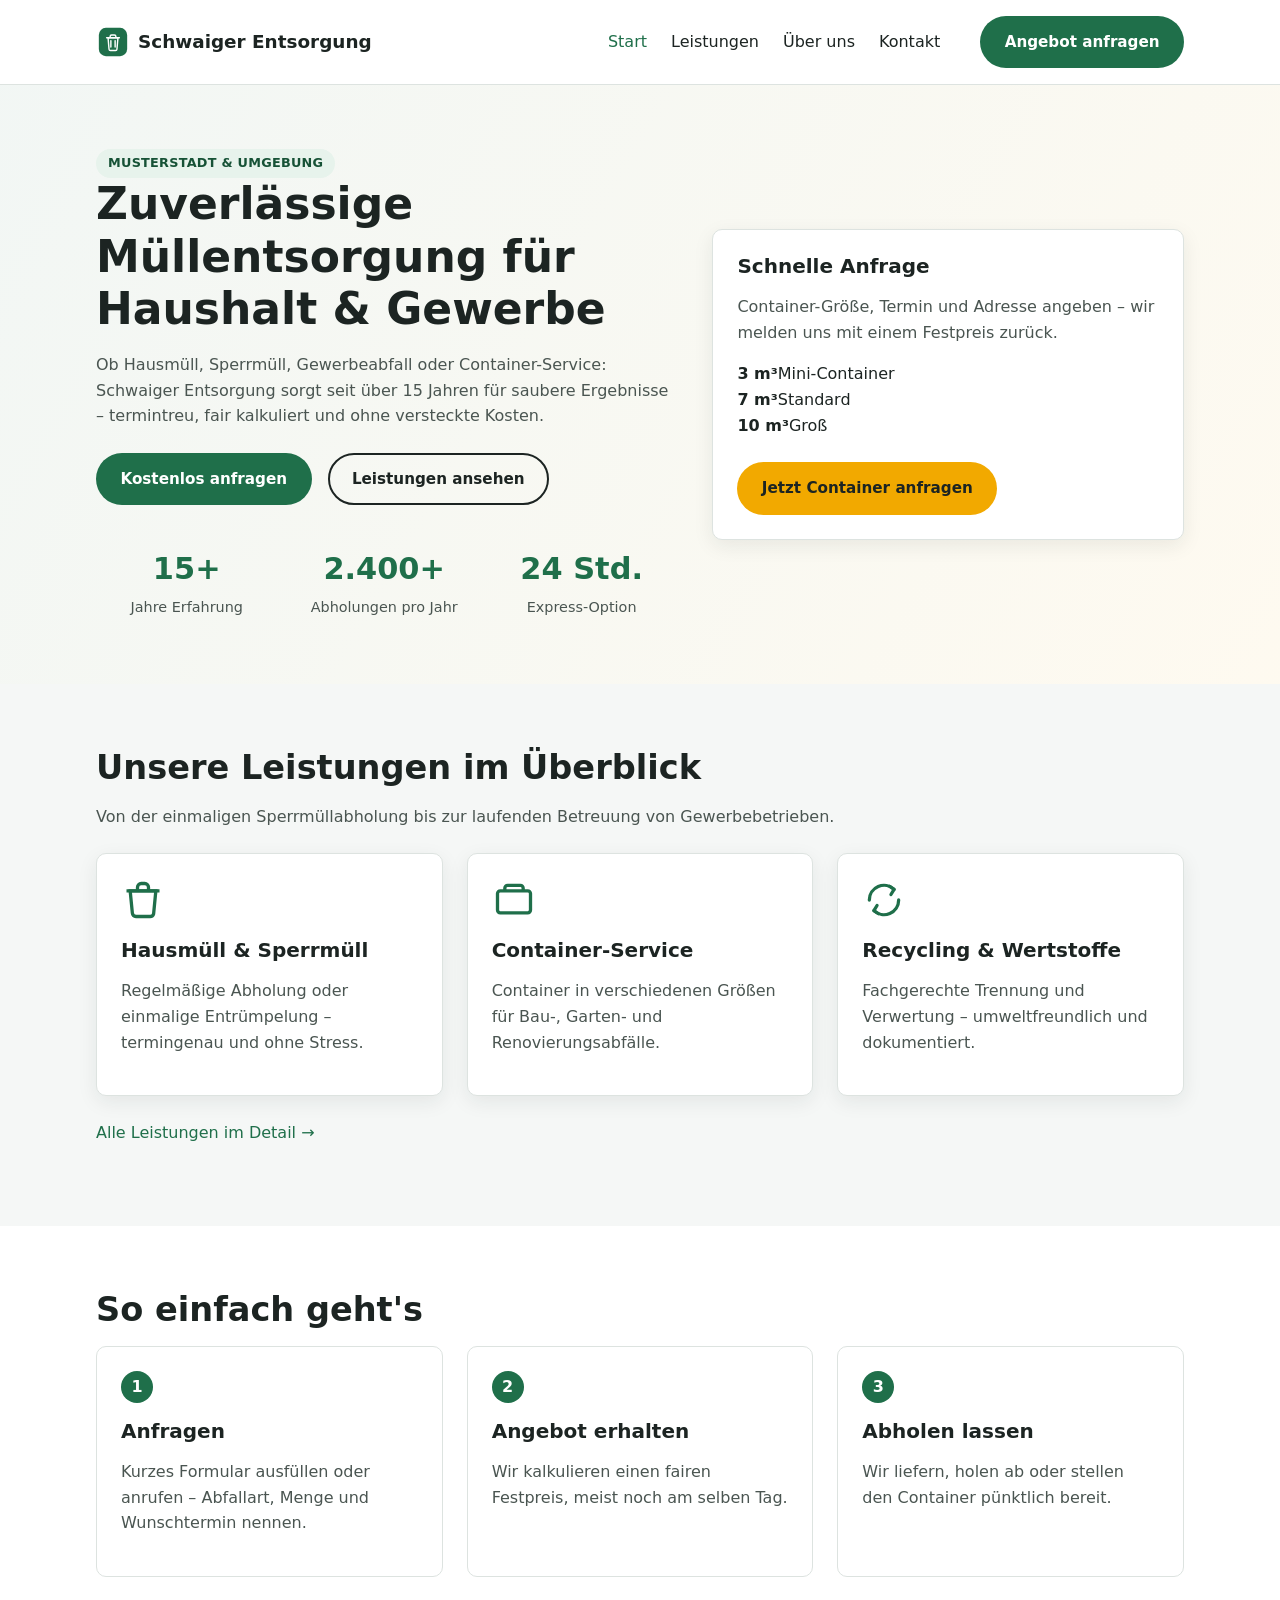
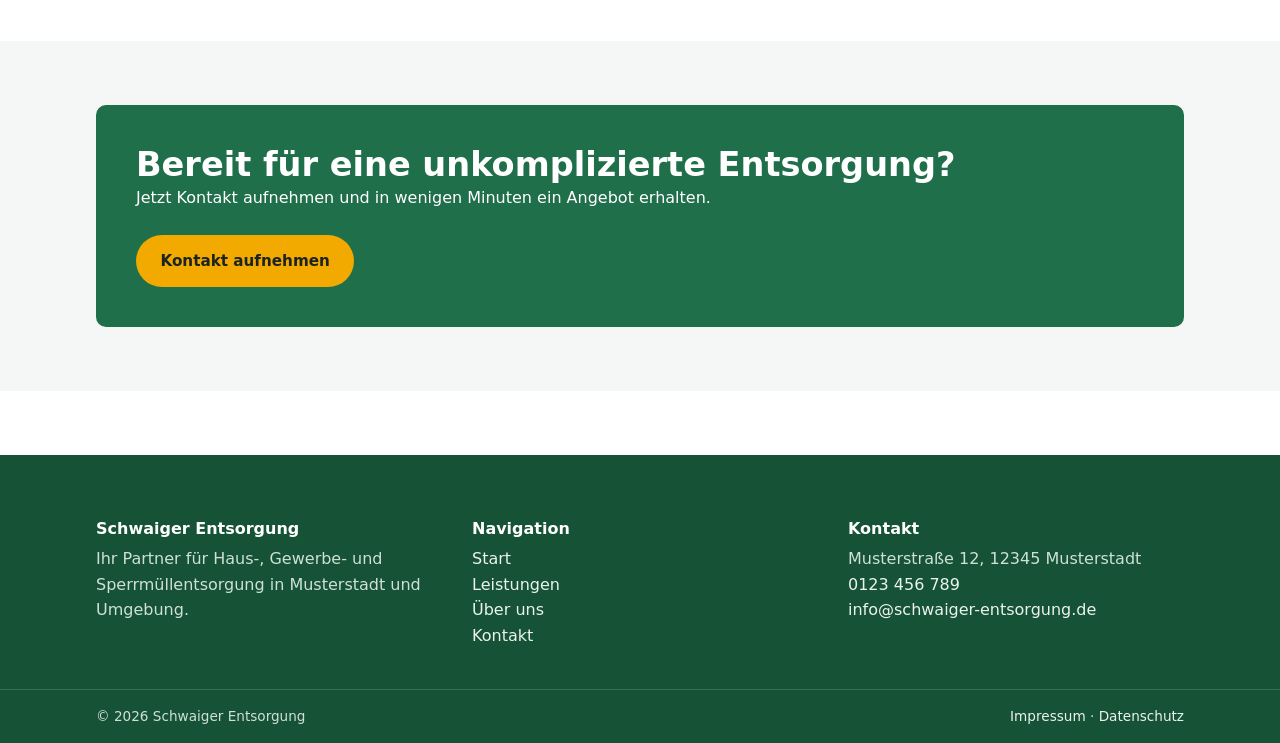
==== index.html @ a12df8b5 "Initial commit" ====
<!DOCTYPE html>
<html lang="de">
<head>
  <meta charset="UTF-8" />
  <meta name="viewport" content="width=device-width, initial-scale=1" />
  <title>Schwaiger Entsorgung – Zuverlässige Müllentsorgung für Haushalt &amp; Gewerbe</title>
  <meta name="description" content="Schwaiger Entsorgung übernimmt Hausmüll, Gewerbeabfall, Sperrmüll und Containerdienst für Musterstadt und Umgebung. Schnell, sauber, zuverlässig." />

  <link rel="stylesheet" href="css/base.css" />
  <link rel="stylesheet" href="css/layout.css" />
  <link rel="stylesheet" href="css/components.css" />
  <link rel="stylesheet" href="css/pages/home.css" />
</head>
<body>

  <header class="site-header">
    <div class="container site-header__inner">
      <a class="brand" href="index.html">
        <svg class="brand__mark" viewBox="0 0 48 48" fill="none" xmlns="http://www.w3.org/2000/svg" aria-hidden="true">
          <rect x="4" y="4" width="40" height="40" rx="10" fill="#1f6f4a"/>
          <path d="M17 18h14l-1.4 16.2a2 2 0 0 1-2 1.8H20.4a2 2 0 0 1-2-1.8L17 18Z" stroke="#fff" stroke-width="2" stroke-linejoin="round"/>
          <path d="M15 18h18M20 18v-2a2 2 0 0 1 2-2h4a2 2 0 0 1 2 2v2" stroke="#fff" stroke-width="2" stroke-linecap="round" stroke-linejoin="round"/>
          <path d="M21 22v9M27 22v9" stroke="#fff" stroke-width="2" stroke-linecap="round"/>
        </svg>
        Schwaiger Entsorgung
      </a>

      <nav class="main-nav" data-nav data-open="false" aria-label="Hauptnavigation">
        <button class="nav-toggle" type="button" data-nav-toggle aria-expanded="false" aria-controls="main-nav-list">
          <span class="visually-hidden">Menü öffnen</span>
          ☰
        </button>
        <ul class="main-nav__list" id="main-nav-list">
          <li><a href="index.html" aria-current="page">Start</a></li>
          <li><a href="leistungen.html">Leistungen</a></li>
          <li><a href="ueber-uns.html">Über uns</a></li>
          <li><a href="kontakt.html">Kontakt</a></li>
        </ul>
        <a class="btn btn--primary main-nav__cta" href="kontakt.html">Angebot anfragen</a>
      </nav>
    </div>
  </header>

  <main>
    <section class="hero">
      <div class="container hero__inner">
        <div>
          <span class="badge">Musterstadt &amp; Umgebung</span>
          <h1>Zuverlässige Müllentsorgung für Haushalt &amp; Gewerbe</h1>
          <p>
            Ob Hausmüll, Sperrmüll, Gewerbeabfall oder Container-Service:
            Schwaiger Entsorgung sorgt seit über 15 Jahren für saubere
            Ergebnisse – termintreu, fair kalkuliert und ohne versteckte Kosten.
          </p>
          <div class="hero__actions">
            <a class="btn btn--primary" href="kontakt.html">Kostenlos anfragen</a>
            <a class="btn btn--outline" href="leistungen.html">Leistungen ansehen</a>
          </div>

          <div class="stat-row">
            <div>
              <strong>15+</strong>
              <span>Jahre Erfahrung</span>
            </div>
            <div>
              <strong>2.400+</strong>
              <span>Abholungen pro Jahr</span>
            </div>
            <div>
              <strong>24 Std.</strong>
              <span>Express-Option</span>
            </div>
          </div>
        </div>

        <div class="hero__art">
          <h3>Schnelle Anfrage</h3>
          <p>Container-Größe, Termin und Adresse angeben – wir melden uns mit einem Festpreis zurück.</p>
          <ul class="container-sizes" style="margin-top: var(--space-2);">
            <li><strong>3 m³</strong>Mini-Container</li>
            <li><strong>7 m³</strong>Standard</li>
            <li><strong>10 m³</strong>Groß</li>
          </ul>
          <a class="btn btn--accent" style="margin-top: var(--space-3);" href="kontakt.html">Jetzt Container anfragen</a>
        </div>
      </div>
    </section>

    <section class="alt">
      <div class="container">
        <h2>Unsere Leistungen im Überblick</h2>
        <p>Von der einmaligen Sperrmüllabholung bis zur laufenden Betreuung von Gewerbebetrieben.</p>

        <div class="grid grid--3" style="margin-top: var(--space-3);">
          <div class="card">
            <svg class="card__icon" viewBox="0 0 24 24" fill="none" aria-hidden="true"><path d="M5 7h14l-1.2 12.5A2 2 0 0 1 15.8 21H8.2a2 2 0 0 1-2-1.8L5 7Z" stroke="currentColor" stroke-width="1.8"/><path d="M3 7h18M9 7V5a2 2 0 0 1 2-2h2a2 2 0 0 1 2 2v2" stroke="currentColor" stroke-width="1.8"/></svg>
            <h3>Hausmüll &amp; Sperrmüll</h3>
            <p>Regelmäßige Abholung oder einmalige Entrümpelung – termingenau und ohne Stress.</p>
          </div>
          <div class="card">
            <svg class="card__icon" viewBox="0 0 24 24" fill="none" aria-hidden="true"><rect x="3" y="7" width="18" height="12" rx="1.5" stroke="currentColor" stroke-width="1.8"/><path d="M7 7V5.5A1.5 1.5 0 0 1 8.5 4h7A1.5 1.5 0 0 1 17 5.5V7" stroke="currentColor" stroke-width="1.8"/></svg>
            <h3>Container-Service</h3>
            <p>Container in verschiedenen Größen für Bau-, Garten- und Renovierungsabfälle.</p>
          </div>
          <div class="card">
            <svg class="card__icon" viewBox="0 0 24 24" fill="none" aria-hidden="true"><path d="M4 12a8 8 0 0 1 13.5-5.8M20 12a8 8 0 0 1-13.5 5.8" stroke="currentColor" stroke-width="1.8" stroke-linecap="round"/><path d="M15 4.5 17.5 6.2 15.8 9" stroke="currentColor" stroke-width="1.8" stroke-linecap="round" stroke-linejoin="round"/><path d="M9 19.5 6.5 17.8 8.2 15" stroke="currentColor" stroke-width="1.8" stroke-linecap="round" stroke-linejoin="round"/></svg>
            <h3>Recycling &amp; Wertstoffe</h3>
            <p>Fachgerechte Trennung und Verwertung – umweltfreundlich und dokumentiert.</p>
          </div>
        </div>

        <p style="margin-top: var(--space-3);"><a href="leistungen.html">Alle Leistungen im Detail →</a></p>
      </div>
    </section>

    <section>
      <div class="container">
        <h2>So einfach geht's</h2>
        <ul class="process-steps">
          <li><h3>Anfragen</h3><p>Kurzes Formular ausfüllen oder anrufen – Abfallart, Menge und Wunschtermin nennen.</p></li>
          <li><h3>Angebot erhalten</h3><p>Wir kalkulieren einen fairen Festpreis, meist noch am selben Tag.</p></li>
          <li><h3>Abholen lassen</h3><p>Wir liefern, holen ab oder stellen den Container pünktlich bereit.</p></li>
        </ul>
      </div>
    </section>

    <section class="alt">
      <div class="container">
        <div class="cta-band">
          <div>
            <h2>Bereit für eine unkomplizierte Entsorgung?</h2>
            <p>Jetzt Kontakt aufnehmen und in wenigen Minuten ein Angebot erhalten.</p>
          </div>
          <a class="btn btn--accent" href="kontakt.html">Kontakt aufnehmen</a>
        </div>
      </div>
    </section>
  </main>

  <footer class="site-footer">
    <div class="container site-footer__inner">
      <div>
        <h3>Schwaiger Entsorgung</h3>
        <p>Ihr Partner für Haus-, Gewerbe- und Sperrmüllentsorgung in Musterstadt und Umgebung.</p>
      </div>
      <div>
        <h3>Navigation</h3>
        <ul>
          <li><a href="index.html">Start</a></li>
          <li><a href="leistungen.html">Leistungen</a></li>
          <li><a href="ueber-uns.html">Über uns</a></li>
          <li><a href="kontakt.html">Kontakt</a></li>
        </ul>
      </div>
      <div>
        <h3>Kontakt</h3>
        <ul>
          <li>Musterstraße 12, 12345 Musterstadt</li>
          <li><a href="tel:+491234567890">0123 456 789</a></li>
          <li><a href="mailto:info@schwaiger-entsorgung.de">info@schwaiger-entsorgung.de</a></li>
        </ul>
      </div>
    </div>
    <div class="site-footer__bottom">
      <div class="container">
        <span>© <span id="year">2026</span> Schwaiger Entsorgung</span>
        <span><a href="impressum.html">Impressum</a> · <a href="datenschutz.html">Datenschutz</a></span>
      </div>
    </div>
  </footer>

  <script src="js/nav.js" defer></script>
</body>
</html>
---- css/base.css ----
/*
  base.css
  Grundlagen: CSS-Variablen, Reset, Typografie.
  Wird auf JEDER Seite geladen. Kennt keine anderen Module.
*/

:root {
  /* Farben */
  --color-primary: #1f6f4a;      /* Tannengrün – Entsorgung/Recycling */
  --color-primary-dark: #165236;
  --color-primary-light: #e7f3ec;
  --color-accent: #f2a900;       /* Warngelb – Container/Baustelle */
  --color-ink: #1c2422;
  --color-ink-soft: #4a5551;
  --color-bg: #ffffff;
  --color-bg-alt: #f5f7f6;
  --color-border: #dde3e0;
  --color-danger: #b3261e;

  /* Typografie */
  --font-base: "Segoe UI", system-ui, -apple-system, "Helvetica Neue", Arial, sans-serif;
  --font-size-base: 1rem;
  --line-height-base: 1.6;

  /* Abstände */
  --space-1: 0.5rem;
  --space-2: 1rem;
  --space-3: 1.5rem;
  --space-4: 2.5rem;
  --space-5: 4rem;

  /* Sonstiges */
  --radius: 10px;
  --shadow: 0 6px 20px rgba(28, 36, 34, 0.08);
  --max-width: 1120px;
}

*,
*::before,
*::after {
  box-sizing: border-box;
}

html {
  scroll-behavior: smooth;
}

body {
  margin: 0;
  font-family: var(--font-base);
  font-size: var(--font-size-base);
  line-height: var(--line-height-base);
  color: var(--color-ink);
  background: var(--color-bg);
}

img,
svg {
  max-width: 100%;
  display: block;
}

h1, h2, h3, h4 {
  line-height: 1.2;
  margin: 0 0 var(--space-2);
  color: var(--color-ink);
}

h1 { font-size: clamp(2rem, 4vw, 2.75rem); }
h2 { font-size: clamp(1.5rem, 3vw, 2.1rem); }
h3 { font-size: 1.25rem; }

p {
  margin: 0 0 var(--space-2);
  color: var(--color-ink-soft);
}

a {
  color: var(--color-primary);
  text-decoration: none;
}

a:hover,
a:focus-visible {
  text-decoration: underline;
}

ul {
  margin: 0;
  padding: 0;
  list-style: none;
}

.container {
  width: 100%;
  max-width: var(--max-width);
  margin-inline: auto;
  padding-inline: var(--space-2);
}

.visually-hidden {
  position: absolute;
  width: 1px;
  height: 1px;
  overflow: hidden;
  clip: rect(0 0 0 0);
  white-space: nowrap;
}

:focus-visible {
  outline: 3px solid var(--color-accent);
  outline-offset: 2px;
}
---- css/layout.css ----
/*
  layout.css
  Header, Navigation, Footer, Grundraster.
  Setzt nur base.css voraus (CSS-Variablen). Kennt keine components/pages.
*/

.site-header {
  position: sticky;
  top: 0;
  z-index: 50;
  background: var(--color-bg);
  border-bottom: 1px solid var(--color-border);
}

.site-header__inner {
  display: flex;
  align-items: center;
  justify-content: space-between;
  padding-block: var(--space-2);
}

.brand {
  display: flex;
  align-items: center;
  gap: var(--space-1);
  font-weight: 700;
  font-size: 1.15rem;
  color: var(--color-ink);
}

.brand:hover {
  text-decoration: none;
}

.brand__mark {
  width: 34px;
  height: 34px;
  flex-shrink: 0;
}

.main-nav {
  display: flex;
  align-items: center;
  gap: var(--space-4);
}

.main-nav__list {
  display: flex;
  gap: var(--space-3);
}

.main-nav__list a {
  color: var(--color-ink);
  font-weight: 500;
}

.main-nav__list a[aria-current="page"] {
  color: var(--color-primary);
}

.nav-toggle {
  display: none;
  background: none;
  border: 1px solid var(--color-border);
  border-radius: 8px;
  padding: 0.4rem 0.6rem;
  cursor: pointer;
}

@media (max-width: 780px) {
  .nav-toggle {
    display: inline-flex;
  }

  .main-nav__list {
    position: absolute;
    inset-inline: 0;
    top: 100%;
    flex-direction: column;
    background: var(--color-bg);
    border-bottom: 1px solid var(--color-border);
    padding: var(--space-2);
    gap: var(--space-2);
    display: none;
  }

  .main-nav[data-open="true"] .main-nav__list {
    display: flex;
  }

  .main-nav .btn.main-nav__cta {
    display: none;
  }
}

.site-footer {
  background: var(--color-primary-dark);
  color: #eaf3ee;
  margin-top: var(--space-5);
}

.site-footer a {
  color: #eaf3ee;
}

.site-footer p,
.site-footer li {
  color: #cfe1d6;
}

.site-footer__inner {
  display: grid;
  grid-template-columns: repeat(auto-fit, minmax(200px, 1fr));
  gap: var(--space-4);
  padding-block: var(--space-5) var(--space-4);
}

.site-footer h3 {
  color: #ffffff;
  font-size: 1rem;
  margin-bottom: var(--space-1);
}

.site-footer__bottom {
  border-top: 1px solid rgba(255, 255, 255, 0.15);
  padding-block: var(--space-2);
  font-size: 0.85rem;
  text-align: center;
  color: #cfe1d6;
}

.site-footer__bottom .container {
  display: flex;
  flex-wrap: wrap;
  gap: var(--space-2);
  justify-content: space-between;
}

section {
  padding-block: var(--space-5);
}

section.alt {
  background: var(--color-bg-alt);
}
---- css/components.css ----
/*
  components.css
  Wiederverwendbare Bausteine: Buttons, Cards, Formulare, Badges.
  Setzt nur base.css voraus. Wird auf jeder Seite geladen, die diese
  Bausteine nutzt (aktuell: alle Seiten).
*/

.btn {
  display: inline-flex;
  align-items: center;
  gap: 0.5rem;
  padding: 0.75rem 1.4rem;
  border-radius: 999px;
  font-weight: 600;
  border: 2px solid transparent;
  cursor: pointer;
  font-size: 0.95rem;
  transition: transform 0.15s ease, background-color 0.15s ease;
}

.btn:hover {
  text-decoration: none;
  transform: translateY(-1px);
}

.btn--primary {
  background: var(--color-primary);
  color: #ffffff;
}

.btn--primary:hover {
  background: var(--color-primary-dark);
}

.btn--outline {
  background: transparent;
  border-color: currentColor;
  color: inherit;
}

.btn--accent {
  background: var(--color-accent);
  color: var(--color-ink);
}

.card {
  background: var(--color-bg);
  border: 1px solid var(--color-border);
  border-radius: var(--radius);
  padding: var(--space-3);
  box-shadow: var(--shadow);
  height: 100%;
}

.card__icon {
  width: 44px;
  height: 44px;
  color: var(--color-primary);
  margin-bottom: var(--space-2);
}

.grid {
  display: grid;
  gap: var(--space-3);
}

.grid--2 { grid-template-columns: repeat(auto-fit, minmax(260px, 1fr)); }
.grid--3 { grid-template-columns: repeat(auto-fit, minmax(220px, 1fr)); }
.grid--4 { grid-template-columns: repeat(auto-fit, minmax(180px, 1fr)); }

.badge {
  display: inline-block;
  padding: 0.25rem 0.75rem;
  border-radius: 999px;
  background: var(--color-primary-light);
  color: var(--color-primary-dark);
  font-size: 0.8rem;
  font-weight: 600;
  letter-spacing: 0.02em;
  text-transform: uppercase;
}

.field {
  display: flex;
  flex-direction: column;
  gap: 0.35rem;
  margin-bottom: var(--space-2);
}

.field label {
  font-weight: 600;
  font-size: 0.9rem;
}

.field input,
.field textarea,
.field select {
  font: inherit;
  padding: 0.65rem 0.8rem;
  border: 1px solid var(--color-border);
  border-radius: 8px;
  background: #fff;
}

.field input:focus-visible,
.field textarea:focus-visible,
.field select:focus-visible {
  outline: 2px solid var(--color-primary);
  outline-offset: 1px;
}

.field small {
  color: var(--color-ink-soft);
  font-size: 0.8rem;
}

.field[data-error="true"] input,
.field[data-error="true"] textarea,
.field[data-error="true"] select {
  border-color: var(--color-danger);
}

.field__error {
  display: none;
  color: var(--color-danger);
  font-size: 0.82rem;
}

.field[data-error="true"] .field__error {
  display: block;
}

.form-status {
  display: none;
  padding: var(--space-2);
  border-radius: var(--radius);
  margin-top: var(--space-2);
}

.form-status[data-visible="true"] {
  display: block;
}

.form-status--success {
  background: var(--color-primary-light);
  color: var(--color-primary-dark);
}

.form-status--error {
  background: #fbeceb;
  color: var(--color-danger);
}
---- css/pages/home.css ----
/*
  pages/home.css – nur auf index.html geladen.
  Setzt base.css + layout.css + components.css voraus.
*/

.hero {
  padding-block: var(--space-5);
  background:
    linear-gradient(120deg, rgba(31, 111, 74, 0.06), rgba(242, 169, 0, 0.06));
}

.hero__inner {
  display: grid;
  grid-template-columns: 1.1fr 0.9fr;
  gap: var(--space-4);
  align-items: center;
}

.hero__actions {
  display: flex;
  gap: var(--space-2);
  flex-wrap: wrap;
  margin-top: var(--space-3);
}

.hero__art {
  background: var(--color-bg);
  border: 1px solid var(--color-border);
  border-radius: var(--radius);
  box-shadow: var(--shadow);
  padding: var(--space-3);
}

.stat-row {
  display: grid;
  grid-template-columns: repeat(3, 1fr);
  gap: var(--space-2);
  text-align: center;
  margin-top: var(--space-4);
}

.stat-row strong {
  display: block;
  font-size: 1.9rem;
  color: var(--color-primary);
}

.stat-row span {
  color: var(--color-ink-soft);
  font-size: 0.9rem;
}

.process-steps {
  counter-reset: step;
  display: grid;
  grid-template-columns: repeat(auto-fit, minmax(220px, 1fr));
  gap: var(--space-3);
}

.process-steps li {
  counter-increment: step;
  background: var(--color-bg);
  border: 1px solid var(--color-border);
  border-radius: var(--radius);
  padding: var(--space-3);
  position: relative;
}

.process-steps li::before {
  content: counter(step);
  display: inline-flex;
  align-items: center;
  justify-content: center;
  width: 32px;
  height: 32px;
  border-radius: 50%;
  background: var(--color-primary);
  color: #fff;
  font-weight: 700;
  margin-bottom: var(--space-2);
}

.cta-band {
  background: var(--color-primary);
  color: #fff;
  border-radius: var(--radius);
  padding: var(--space-4);
  display: flex;
  flex-wrap: wrap;
  align-items: center;
  justify-content: space-between;
  gap: var(--space-3);
}

.cta-band h2,
.cta-band p {
  color: #fff;
  margin: 0;
}

@media (max-width: 860px) {
  .hero__inner {
    grid-template-columns: 1fr;
  }
}
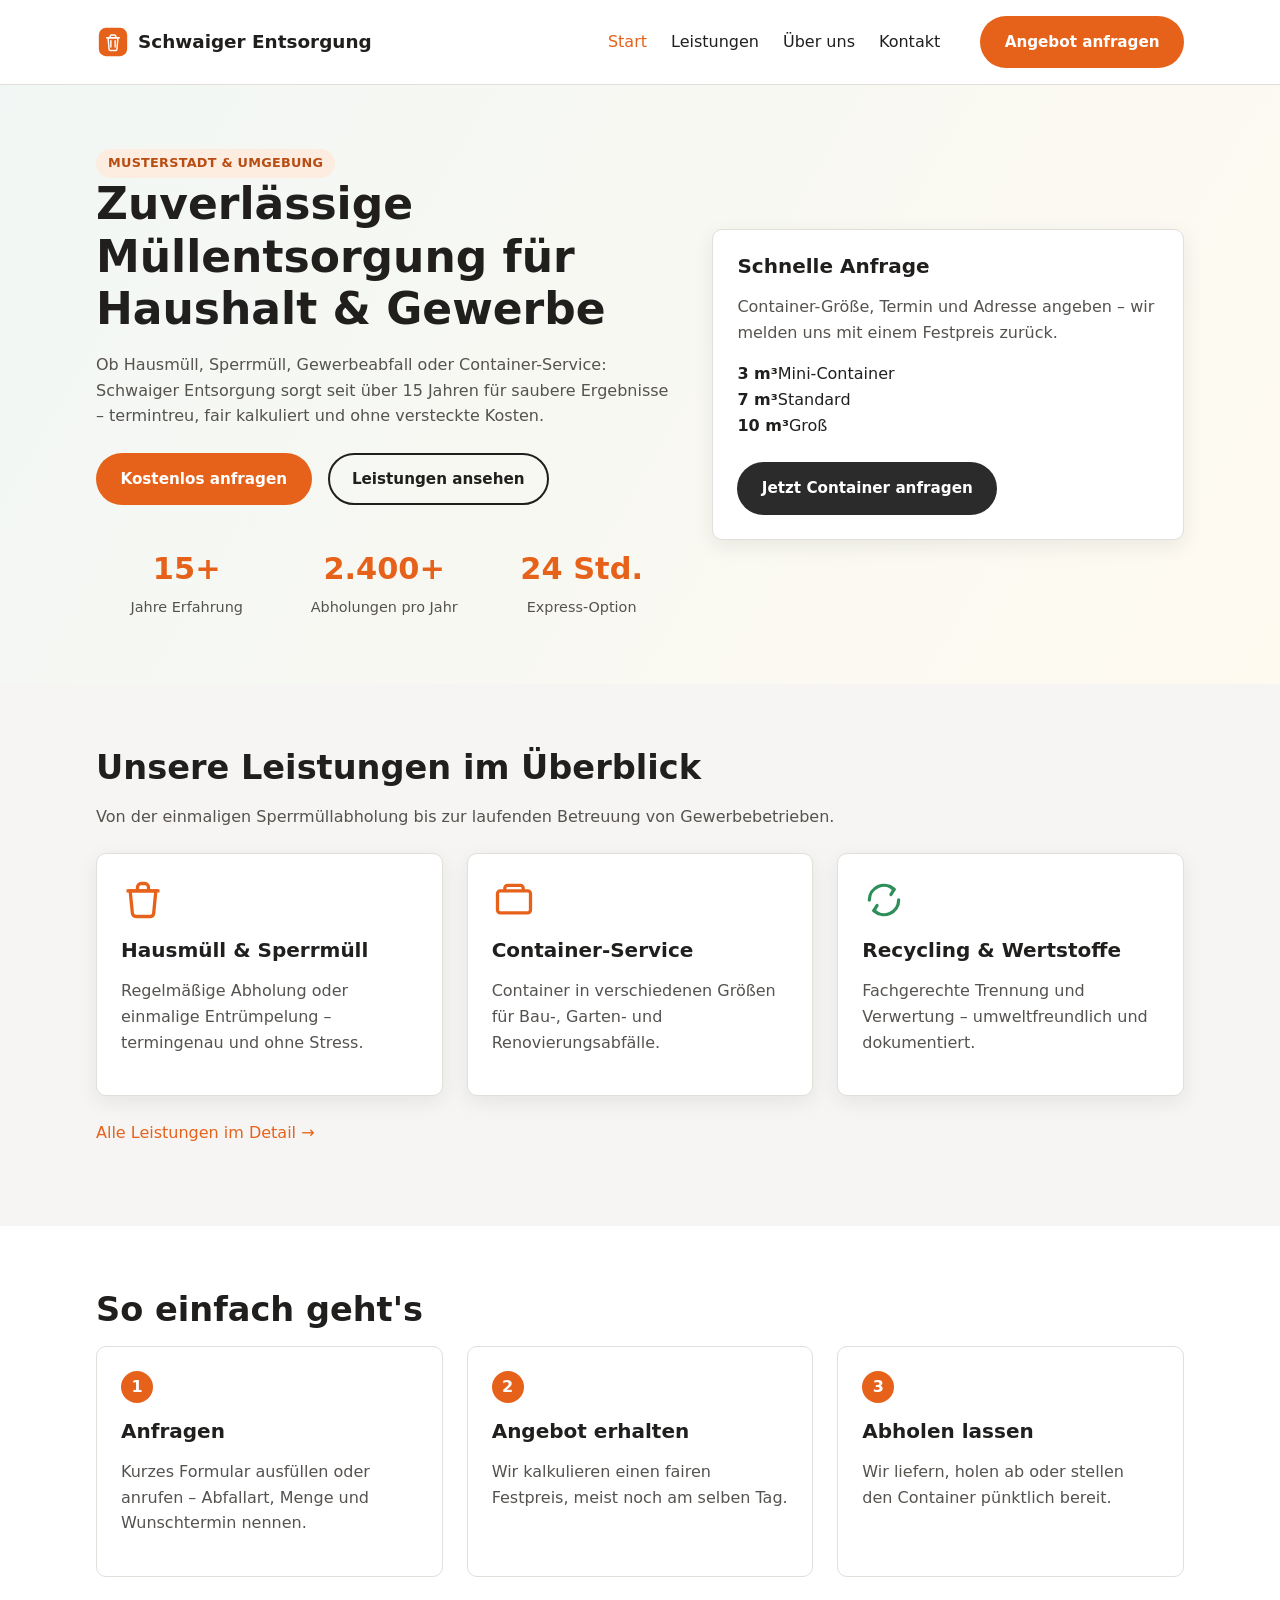
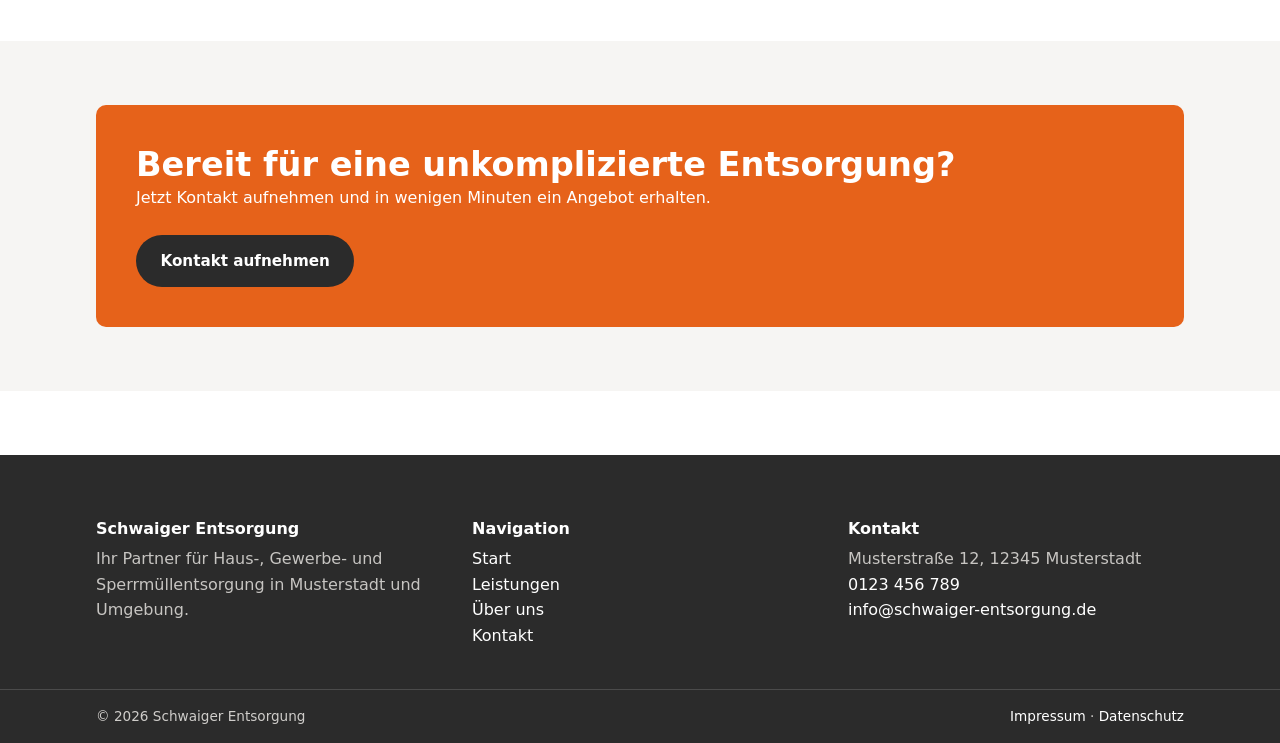
==== commit 288e5cfe: "Farbschema auf Orange/Graphit umgestellt" ====
--- a/index.html
+++ b/index.html
@@ -17,7 +17,7 @@
     <div class="container site-header__inner">
       <a class="brand" href="index.html">
         <svg class="brand__mark" viewBox="0 0 48 48" fill="none" xmlns="http://www.w3.org/2000/svg" aria-hidden="true">
-          <rect x="4" y="4" width="40" height="40" rx="10" fill="#1f6f4a"/>
+          <rect x="4" y="4" width="40" height="40" rx="10" fill="#e6621a"/>
           <path d="M17 18h14l-1.4 16.2a2 2 0 0 1-2 1.8H20.4a2 2 0 0 1-2-1.8L17 18Z" stroke="#fff" stroke-width="2" stroke-linejoin="round"/>
           <path d="M15 18h18M20 18v-2a2 2 0 0 1 2-2h4a2 2 0 0 1 2 2v2" stroke="#fff" stroke-width="2" stroke-linecap="round" stroke-linejoin="round"/>
           <path d="M21 22v9M27 22v9" stroke="#fff" stroke-width="2" stroke-linecap="round"/>
@@ -103,7 +103,7 @@
             <p>Container in verschiedenen Größen für Bau-, Garten- und Renovierungsabfälle.</p>
           </div>
           <div class="card">
-            <svg class="card__icon" viewBox="0 0 24 24" fill="none" aria-hidden="true"><path d="M4 12a8 8 0 0 1 13.5-5.8M20 12a8 8 0 0 1-13.5 5.8" stroke="currentColor" stroke-width="1.8" stroke-linecap="round"/><path d="M15 4.5 17.5 6.2 15.8 9" stroke="currentColor" stroke-width="1.8" stroke-linecap="round" stroke-linejoin="round"/><path d="M9 19.5 6.5 17.8 8.2 15" stroke="currentColor" stroke-width="1.8" stroke-linecap="round" stroke-linejoin="round"/></svg>
+            <svg class="card__icon card__icon--eco" viewBox="0 0 24 24" fill="none" aria-hidden="true"><path d="M4 12a8 8 0 0 1 13.5-5.8M20 12a8 8 0 0 1-13.5 5.8" stroke="currentColor" stroke-width="1.8" stroke-linecap="round"/><path d="M15 4.5 17.5 6.2 15.8 9" stroke="currentColor" stroke-width="1.8" stroke-linecap="round" stroke-linejoin="round"/><path d="M9 19.5 6.5 17.8 8.2 15" stroke="currentColor" stroke-width="1.8" stroke-linecap="round" stroke-linejoin="round"/></svg>
             <h3>Recycling &amp; Wertstoffe</h3>
             <p>Fachgerechte Trennung und Verwertung – umweltfreundlich und dokumentiert.</p>
           </div>
--- a/css/base.css
+++ b/css/base.css
@@ -6,15 +6,17 @@
 
 :root {
   /* Farben */
-  --color-primary: #1f6f4a;      /* Tannengrün – Entsorgung/Recycling */
-  --color-primary-dark: #165236;
-  --color-primary-light: #e7f3ec;
-  --color-accent: #f2a900;       /* Warngelb – Container/Baustelle */
-  --color-ink: #1c2422;
-  --color-ink-soft: #4a5551;
+  --color-primary: #e6621a;      /* Signal-Orange – Entsorgung/Container */
+  --color-primary-dark: #b84d13; /* dunkleres Orange – Hover-Zustände */
+  --color-primary-light: #fdece0;
+  --color-dark: #2b2b2b;         /* Graphit/Anthrazit – zweite Markenfarbe */
+  --color-eco: #2f8f5b;          /* Grün – bewusst nur für Recycling-Akzente */
+  --color-eco-light: #e8f3ec;
+  --color-ink: #201f1e;
+  --color-ink-soft: #55524f;
   --color-bg: #ffffff;
-  --color-bg-alt: #f5f7f6;
-  --color-border: #dde3e0;
+  --color-bg-alt: #f6f5f3;
+  --color-border: #e2ded9;
   --color-danger: #b3261e;
 
   /* Typografie */
--- a/css/layout.css
+++ b/css/layout.css
@@ -94,18 +94,23 @@
 }
 
 .site-footer {
-  background: var(--color-primary-dark);
-  color: #eaf3ee;
+  background: var(--color-dark);
+  color: #f3f2f1;
   margin-top: var(--space-5);
 }
 
 .site-footer a {
-  color: #eaf3ee;
+  color: #ffffff;
+}
+
+.site-footer a:hover,
+.site-footer a:focus-visible {
+  color: var(--color-primary);
 }
 
 .site-footer p,
 .site-footer li {
-  color: #cfe1d6;
+  color: #c7c5c2;
 }
 
 .site-footer__inner {
@@ -126,7 +131,7 @@
   padding-block: var(--space-2);
   font-size: 0.85rem;
   text-align: center;
-  color: #cfe1d6;
+  color: #cfcdca;
 }
 
 .site-footer__bottom .container {
--- a/css/components.css
+++ b/css/components.css
@@ -39,8 +39,22 @@
 }
 
 .btn--accent {
-  background: var(--color-accent);
-  color: var(--color-ink);
+  background: var(--color-dark);
+  color: #ffffff;
+}
+
+.btn--accent:hover {
+  background: #1a1a1a;
+}
+
+/* Grüner Akzent – bewusst sparsam, nur für Recycling/Umwelt-Inhalte */
+.card__icon.card__icon--eco {
+  color: var(--color-eco);
+}
+
+.badge--eco {
+  background: var(--color-eco-light);
+  color: var(--color-eco);
 }
 
 .card {
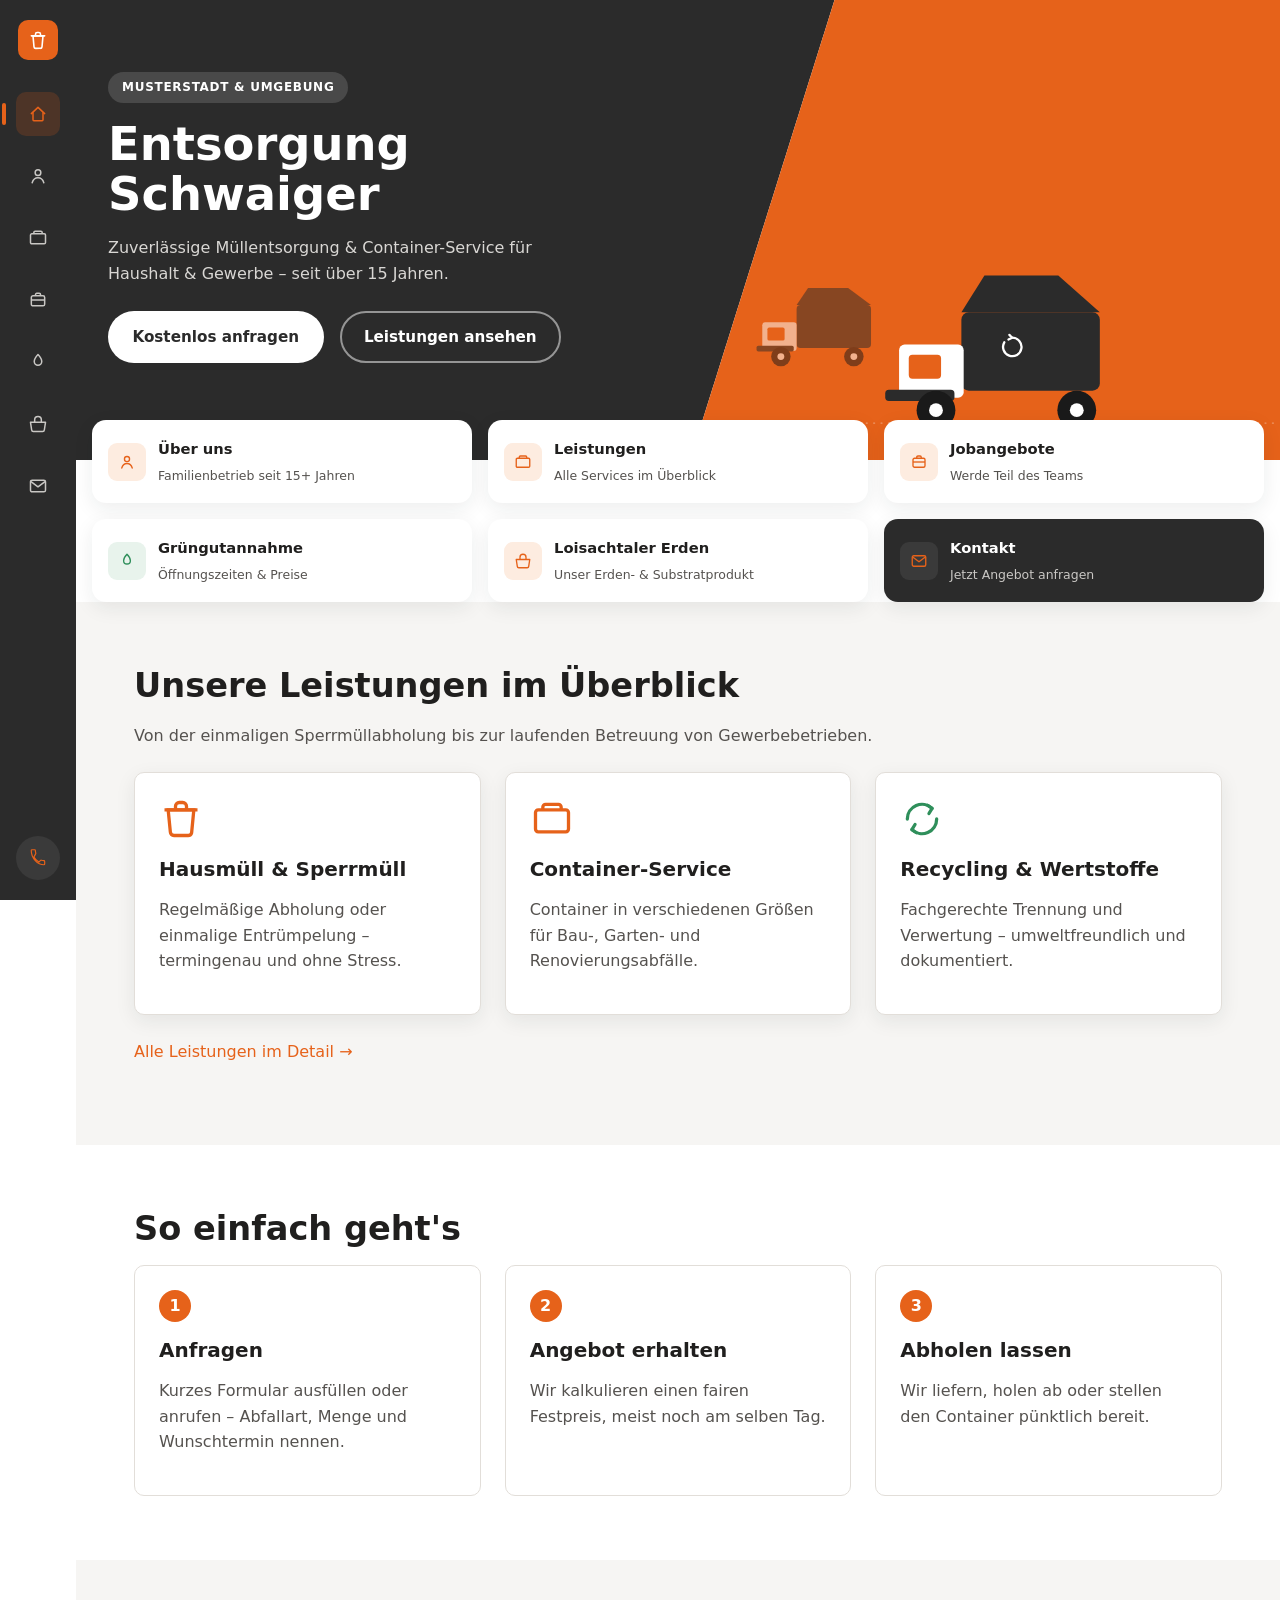
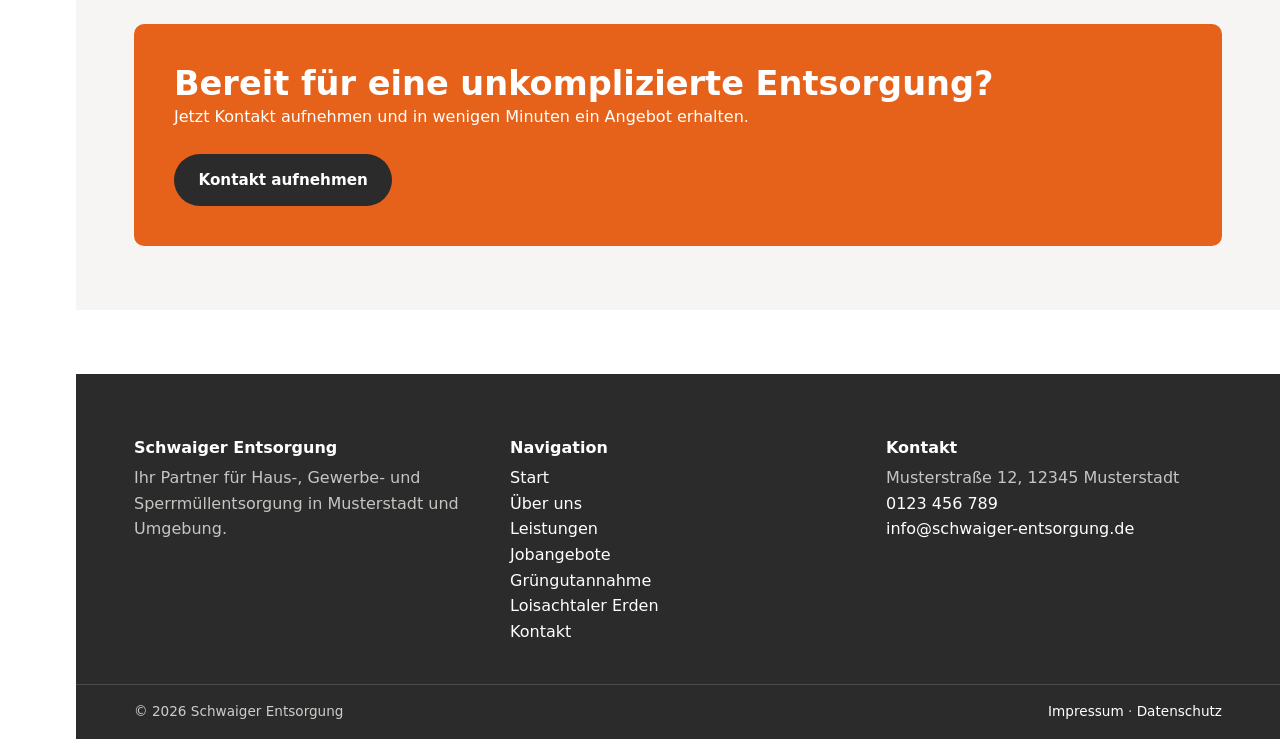
==== commit 8cd36e51: "umbau neues layout, mehr pages" ====
--- a/index.html
+++ b/index.html
@@ -13,161 +13,191 @@
 </head>
 <body>
 
-  <header class="site-header">
-    <div class="container site-header__inner">
-      <a class="brand" href="index.html">
-        <svg class="brand__mark" viewBox="0 0 48 48" fill="none" xmlns="http://www.w3.org/2000/svg" aria-hidden="true">
-          <rect x="4" y="4" width="40" height="40" rx="10" fill="#e6621a"/>
-          <path d="M17 18h14l-1.4 16.2a2 2 0 0 1-2 1.8H20.4a2 2 0 0 1-2-1.8L17 18Z" stroke="#fff" stroke-width="2" stroke-linejoin="round"/>
-          <path d="M15 18h18M20 18v-2a2 2 0 0 1 2-2h4a2 2 0 0 1 2 2v2" stroke="#fff" stroke-width="2" stroke-linecap="round" stroke-linejoin="round"/>
-          <path d="M21 22v9M27 22v9" stroke="#fff" stroke-width="2" stroke-linecap="round"/>
+  <div class="app-shell">
+    <nav class="side-nav" data-nav data-open="false" aria-label="Hauptnavigation">
+      <a class="side-nav__logo" href="index.html" aria-label="Schwaiger Entsorgung – Start">
+        <svg width="20" height="20" viewBox="0 0 24 24" fill="none"><path d="M6 7h12l-1.2 13.2A2 2 0 0 1 14.8 22H9.2a2 2 0 0 1-2-1.8L6 7Z" stroke="#fff" stroke-width="1.9" stroke-linejoin="round"/><path d="M4 7h16M9 7V5a2 2 0 0 1 2-2h2a2 2 0 0 1 2 2v2" stroke="#fff" stroke-width="1.9" stroke-linecap="round"/></svg>
+      </a>
+      <button class="nav-toggle" type="button" data-nav-toggle aria-expanded="false" aria-controls="side-nav-list">
+        <span class="visually-hidden">Menü öffnen</span>
+        ☰
+      </button>
+      <ul class="side-nav__list" id="side-nav-list">
+          <li><a href="index.html" aria-current="page"><svg viewBox="0 0 24 24" fill="none"><path d="M4 11.5 12 4l8 7.5" stroke="currentColor" stroke-width="1.8" stroke-linecap="round" stroke-linejoin="round"/><path d="M6 10v9a1 1 0 0 0 1 1h10a1 1 0 0 0 1-1v-9" stroke="currentColor" stroke-width="1.8" stroke-linejoin="round"/></svg><span class="side-nav__tooltip">Start</span></a></li>
+          <li><a href="ueber-uns.html"><svg viewBox="0 0 24 24" fill="none"><circle cx="12" cy="8" r="3.4" stroke="currentColor" stroke-width="1.8"/><path d="M5 20c1.2-4 4-6 7-6s5.8 2 7 6" stroke="currentColor" stroke-width="1.8" stroke-linecap="round"/></svg><span class="side-nav__tooltip">Über uns</span></a></li>
+          <li><a href="leistungen.html"><svg viewBox="0 0 24 24" fill="none"><rect x="3" y="7" width="18" height="12" rx="1.5" stroke="currentColor" stroke-width="1.8"/><path d="M7 7V5.5A1.5 1.5 0 0 1 8.5 4h7A1.5 1.5 0 0 1 17 5.5V7" stroke="currentColor" stroke-width="1.8"/></svg><span class="side-nav__tooltip">Leistungen</span></a></li>
+          <li><a href="jobangebote.html"><svg viewBox="0 0 24 24" fill="none"><rect x="4" y="7" width="16" height="12" rx="2" stroke="currentColor" stroke-width="1.8"/><path d="M9 7V5.5A1.5 1.5 0 0 1 10.5 4h3A1.5 1.5 0 0 1 15 5.5V7" stroke="currentColor" stroke-width="1.8"/><path d="M4 12h16" stroke="currentColor" stroke-width="1.8"/></svg><span class="side-nav__tooltip">Jobangebote</span></a></li>
+          <li><a href="gruengutannahme.html"><svg viewBox="0 0 24 24" fill="none"><path d="M12 3c3 3.2 4.5 6 4.5 8.5a4.5 4.5 0 1 1-9 0C7.5 9 9 6.2 12 3Z" stroke="currentColor" stroke-width="1.8" stroke-linejoin="round"/></svg><span class="side-nav__tooltip">Grüngutannahme</span></a></li>
+          <li><a href="loisachtaler-erden.html"><svg viewBox="0 0 24 24" fill="none"><path d="M3 10h18l-1.4 9.2a2 2 0 0 1-2 1.8H6.4a2 2 0 0 1-2-1.8L3 10Z" stroke="currentColor" stroke-width="1.8" stroke-linejoin="round"/><path d="M8 10V7a4 4 0 0 1 8 0v3" stroke="currentColor" stroke-width="1.8"/></svg><span class="side-nav__tooltip">Loisachtaler Erden</span></a></li>
+          <li><a href="kontakt.html"><svg viewBox="0 0 24 24" fill="none"><rect x="3" y="5" width="18" height="14" rx="2" stroke="currentColor" stroke-width="1.8"/><path d="m4 7 8 6 8-6" stroke="currentColor" stroke-width="1.8" stroke-linecap="round" stroke-linejoin="round"/></svg><span class="side-nav__tooltip">Kontakt</span></a></li>
+      </ul>
+      <div class="side-nav__bottom">
+        <a class="side-nav__phone" href="tel:+491234567890" aria-label="Anrufen: 0123 456 789">
+          <svg width="18" height="18" viewBox="0 0 24 24" fill="none"><path d="M6.6 10.8c1.4 2.8 3.8 5.2 6.6 6.6l2.2-2.2a1 1 0 0 1 1-.25c1.1.36 2.3.56 3.5.56a1 1 0 0 1 1 1V20a1 1 0 0 1-1 1C11.6 21 3 12.4 3 2a1 1 0 0 1 1-1h3.5a1 1 0 0 1 1 1c0 1.2.2 2.4.56 3.5a1 1 0 0 1-.25 1L6.6 10.8Z" stroke="currentColor" stroke-width="1.6" stroke-linejoin="round"/></svg>
+        </a>
+      </div>
+    </nav>
+
+    <div class="main-area">
+      <main>
+        <section class="hero-split" style="padding-block:0;">
+          <div class="hero-split__panel hero-split__panel--dark"></div>
+          <div class="hero-split__panel hero-split__panel--accent"></div>
+          <div class="hero-split__art">
+            <svg viewBox="0 0 1200 480" width="100%" height="100%" preserveAspectRatio="xMidYMax meet" xmlns="http://www.w3.org/2000/svg" aria-hidden="true">
+          <line x1="0" y1="400" x2="1200" y2="400" stroke="#ffffff" stroke-width="3" stroke-dasharray="2 14" stroke-linecap="round" opacity="0.35"/>
+          <g transform="translate(60,70) scale(0.62)" opacity="0.5">
+            <rect x="150" y="120" width="260" height="150" rx="14" fill="#2b2b2b"/>
+            <path d="M150 120 L190 60 L330 60 L410 120 Z" fill="#2b2b2b"/>
+            <rect x="30" y="180" width="120" height="100" rx="10" fill="#ffffff"/>
+            <rect x="48" y="198" width="60" height="46" rx="6" fill="#e6621a"/>
+            <rect x="10" y="262" width="130" height="20" rx="6" fill="#2b2b2b"/>
+            <circle cx="95" cy="300" r="34" fill="#1a1a1a"/>
+            <circle cx="95" cy="300" r="12" fill="#ffffff"/>
+            <circle cx="350" cy="300" r="34" fill="#1a1a1a"/>
+            <circle cx="350" cy="300" r="12" fill="#ffffff"/>
+          </g>
+          <g transform="translate(360,40) scale(1)">
+            <rect x="150" y="120" width="300" height="170" rx="16" fill="#2b2b2b"/>
+            <path d="M150 120 L200 40 L360 40 L450 120 Z" fill="#2b2b2b"/>
+            <rect x="15" y="190" width="140" height="115" rx="12" fill="#ffffff"/>
+            <rect x="36" y="212" width="70" height="52" rx="8" fill="#e6621a"/>
+            <rect x="-15" y="288" width="150" height="24" rx="8" fill="#2b2b2b"/>
+            <circle cx="95" cy="332" r="42" fill="#1a1a1a"/>
+            <circle cx="95" cy="332" r="15" fill="#ffffff"/>
+            <circle cx="400" cy="332" r="42" fill="#1a1a1a"/>
+            <circle cx="400" cy="332" r="15" fill="#ffffff"/>
+            <g transform="translate(240,175)">
+              <path d="M20 0 A20 20 0 1 1 3 10" fill="none" stroke="#ffffff" stroke-width="5" stroke-linecap="round"/>
+              <path d="M14 -6 L20 0 L12 4" fill="none" stroke="#ffffff" stroke-width="5" stroke-linecap="round" stroke-linejoin="round"/>
+            </g>
+          </g>
         </svg>
-        Schwaiger Entsorgung
-      </a>
-
-      <nav class="main-nav" data-nav data-open="false" aria-label="Hauptnavigation">
-        <button class="nav-toggle" type="button" data-nav-toggle aria-expanded="false" aria-controls="main-nav-list">
-          <span class="visually-hidden">Menü öffnen</span>
-          ☰
-        </button>
-        <ul class="main-nav__list" id="main-nav-list">
-          <li><a href="index.html" aria-current="page">Start</a></li>
-          <li><a href="leistungen.html">Leistungen</a></li>
-          <li><a href="ueber-uns.html">Über uns</a></li>
-          <li><a href="kontakt.html">Kontakt</a></li>
-        </ul>
-        <a class="btn btn--primary main-nav__cta" href="kontakt.html">Angebot anfragen</a>
-      </nav>
+          </div>
+          <div class="hero-split__content">
+            <span class="hero-split__badge">Musterstadt &amp; Umgebung</span>
+            <h1>Entsorgung<br />Schwaiger</h1>
+            <p>Zuverlässige Müllentsorgung &amp; Container-Service für Haushalt &amp; Gewerbe – seit über 15 Jahren.</p>
+            <div class="hero__actions">
+              <a class="btn btn--white" href="kontakt.html">Kostenlos anfragen</a>
+              <a class="btn btn--outline-light" href="leistungen.html">Leistungen ansehen</a>
+            </div>
+          </div>
+        </section>
+
+        <div class="quick-links">
+          <a class="quick-links__card" href="ueber-uns.html">
+            <span class="quick-links__icon"><svg viewBox="0 0 24 24" fill="none"><circle cx="12" cy="8" r="3.4" stroke="currentColor" stroke-width="1.8"/><path d="M5 20c1.2-4 4-6 7-6s5.8 2 7 6" stroke="currentColor" stroke-width="1.8" stroke-linecap="round"/></svg></span>
+            <span><span class="quick-links__title">Über uns</span><br /><span class="quick-links__desc">Familienbetrieb seit 15+ Jahren</span></span>
+          </a>
+          <a class="quick-links__card" href="leistungen.html">
+            <span class="quick-links__icon"><svg viewBox="0 0 24 24" fill="none"><rect x="3" y="7" width="18" height="12" rx="1.5" stroke="currentColor" stroke-width="1.8"/><path d="M7 7V5.5A1.5 1.5 0 0 1 8.5 4h7A1.5 1.5 0 0 1 17 5.5V7" stroke="currentColor" stroke-width="1.8"/></svg></span>
+            <span><span class="quick-links__title">Leistungen</span><br /><span class="quick-links__desc">Alle Services im Überblick</span></span>
+          </a>
+          <a class="quick-links__card" href="jobangebote.html">
+            <span class="quick-links__icon"><svg viewBox="0 0 24 24" fill="none"><rect x="4" y="7" width="16" height="12" rx="2" stroke="currentColor" stroke-width="1.8"/><path d="M9 7V5.5A1.5 1.5 0 0 1 10.5 4h3A1.5 1.5 0 0 1 15 5.5V7" stroke="currentColor" stroke-width="1.8"/><path d="M4 12h16" stroke="currentColor" stroke-width="1.8"/></svg></span>
+            <span><span class="quick-links__title">Jobangebote</span><br /><span class="quick-links__desc">Werde Teil des Teams</span></span>
+          </a>
+          <a class="quick-links__card" href="gruengutannahme.html">
+            <span class="quick-links__icon quick-links__icon--eco"><svg viewBox="0 0 24 24" fill="none"><path d="M12 3c3 3.2 4.5 6 4.5 8.5a4.5 4.5 0 1 1-9 0C7.5 9 9 6.2 12 3Z" stroke="currentColor" stroke-width="1.8" stroke-linejoin="round"/></svg></span>
+            <span><span class="quick-links__title">Grüngutannahme</span><br /><span class="quick-links__desc">Öffnungszeiten &amp; Preise</span></span>
+          </a>
+          <a class="quick-links__card" href="loisachtaler-erden.html">
+            <span class="quick-links__icon"><svg viewBox="0 0 24 24" fill="none"><path d="M3 10h18l-1.4 9.2a2 2 0 0 1-2 1.8H6.4a2 2 0 0 1-2-1.8L3 10Z" stroke="currentColor" stroke-width="1.8" stroke-linejoin="round"/><path d="M8 10V7a4 4 0 0 1 8 0v3" stroke="currentColor" stroke-width="1.8"/></svg></span>
+            <span><span class="quick-links__title">Loisachtaler Erden</span><br /><span class="quick-links__desc">Unser Erden- &amp; Substratprodukt</span></span>
+          </a>
+          <a class="quick-links__card quick-links__card--dark" href="kontakt.html">
+            <span class="quick-links__icon"><svg viewBox="0 0 24 24" fill="none"><rect x="3" y="5" width="18" height="14" rx="2" stroke="currentColor" stroke-width="1.8"/><path d="m4 7 8 6 8-6" stroke="currentColor" stroke-width="1.8" stroke-linecap="round" stroke-linejoin="round"/></svg></span>
+            <span><span class="quick-links__title">Kontakt</span><br /><span class="quick-links__desc">Jetzt Angebot anfragen</span></span>
+          </a>
+        </div>
+
+        <section class="alt">
+          <div class="container">
+            <h2>Unsere Leistungen im Überblick</h2>
+            <p>Von der einmaligen Sperrmüllabholung bis zur laufenden Betreuung von Gewerbebetrieben.</p>
+
+            <div class="grid grid--3" style="margin-top: var(--space-3);">
+              <div class="card">
+                <svg class="card__icon" viewBox="0 0 24 24" fill="none" aria-hidden="true"><path d="M5 7h14l-1.2 12.5A2 2 0 0 1 15.8 21H8.2a2 2 0 0 1-2-1.8L5 7Z" stroke="currentColor" stroke-width="1.8"/><path d="M3 7h18M9 7V5a2 2 0 0 1 2-2h2a2 2 0 0 1 2 2v2" stroke="currentColor" stroke-width="1.8"/></svg>
+                <h3>Hausmüll &amp; Sperrmüll</h3>
+                <p>Regelmäßige Abholung oder einmalige Entrümpelung – termingenau und ohne Stress.</p>
+              </div>
+              <div class="card">
+                <svg class="card__icon" viewBox="0 0 24 24" fill="none" aria-hidden="true"><rect x="3" y="7" width="18" height="12" rx="1.5" stroke="currentColor" stroke-width="1.8"/><path d="M7 7V5.5A1.5 1.5 0 0 1 8.5 4h7A1.5 1.5 0 0 1 17 5.5V7" stroke="currentColor" stroke-width="1.8"/></svg>
+                <h3>Container-Service</h3>
+                <p>Container in verschiedenen Größen für Bau-, Garten- und Renovierungsabfälle.</p>
+              </div>
+              <div class="card">
+                <svg class="card__icon card__icon--eco" viewBox="0 0 24 24" fill="none" aria-hidden="true"><path d="M4 12a8 8 0 0 1 13.5-5.8M20 12a8 8 0 0 1-13.5 5.8" stroke="currentColor" stroke-width="1.8" stroke-linecap="round"/><path d="M15 4.5 17.5 6.2 15.8 9" stroke="currentColor" stroke-width="1.8" stroke-linecap="round" stroke-linejoin="round"/><path d="M9 19.5 6.5 17.8 8.2 15" stroke="currentColor" stroke-width="1.8" stroke-linecap="round" stroke-linejoin="round"/></svg>
+                <h3>Recycling &amp; Wertstoffe</h3>
+                <p>Fachgerechte Trennung und Verwertung – umweltfreundlich und dokumentiert.</p>
+              </div>
+            </div>
+
+            <p style="margin-top: var(--space-3);"><a href="leistungen.html">Alle Leistungen im Detail →</a></p>
+          </div>
+        </section>
+
+        <section>
+          <div class="container">
+            <h2>So einfach geht's</h2>
+            <ul class="process-steps">
+              <li><h3>Anfragen</h3><p>Kurzes Formular ausfüllen oder anrufen – Abfallart, Menge und Wunschtermin nennen.</p></li>
+              <li><h3>Angebot erhalten</h3><p>Wir kalkulieren einen fairen Festpreis, meist noch am selben Tag.</p></li>
+              <li><h3>Abholen lassen</h3><p>Wir liefern, holen ab oder stellen den Container pünktlich bereit.</p></li>
+            </ul>
+          </div>
+        </section>
+
+        <section class="alt">
+          <div class="container">
+            <div class="cta-band">
+              <div>
+                <h2>Bereit für eine unkomplizierte Entsorgung?</h2>
+                <p>Jetzt Kontakt aufnehmen und in wenigen Minuten ein Angebot erhalten.</p>
+              </div>
+              <a class="btn btn--accent" href="kontakt.html">Kontakt aufnehmen</a>
+            </div>
+          </div>
+        </section>
+      </main>
+      <footer class="site-footer">
+        <div class="container site-footer__inner">
+          <div>
+            <h3>Schwaiger Entsorgung</h3>
+            <p>Ihr Partner für Haus-, Gewerbe- und Sperrmüllentsorgung in Musterstadt und Umgebung.</p>
+          </div>
+          <div>
+            <h3>Navigation</h3>
+            <ul>
+              <li><a href="index.html">Start</a></li>
+              <li><a href="ueber-uns.html">Über uns</a></li>
+              <li><a href="leistungen.html">Leistungen</a></li>
+              <li><a href="jobangebote.html">Jobangebote</a></li>
+              <li><a href="gruengutannahme.html">Grüngutannahme</a></li>
+              <li><a href="loisachtaler-erden.html">Loisachtaler Erden</a></li>
+              <li><a href="kontakt.html">Kontakt</a></li>
+            </ul>
+          </div>
+          <div>
+            <h3>Kontakt</h3>
+            <ul>
+              <li>Musterstraße 12, 12345 Musterstadt</li>
+              <li><a href="tel:+491234567890">0123 456 789</a></li>
+              <li><a href="mailto:info@schwaiger-entsorgung.de">info@schwaiger-entsorgung.de</a></li>
+            </ul>
+          </div>
+        </div>
+        <div class="site-footer__bottom">
+          <div class="container">
+            <span>© <span id="year">2026</span> Schwaiger Entsorgung</span>
+            <span><a href="impressum.html">Impressum</a> · <a href="datenschutz.html">Datenschutz</a></span>
+          </div>
+        </div>
+      </footer>
     </div>
-  </header>
-
-  <main>
-    <section class="hero">
-      <div class="container hero__inner">
-        <div>
-          <span class="badge">Musterstadt &amp; Umgebung</span>
-          <h1>Zuverlässige Müllentsorgung für Haushalt &amp; Gewerbe</h1>
-          <p>
-            Ob Hausmüll, Sperrmüll, Gewerbeabfall oder Container-Service:
-            Schwaiger Entsorgung sorgt seit über 15 Jahren für saubere
-            Ergebnisse – termintreu, fair kalkuliert und ohne versteckte Kosten.
-          </p>
-          <div class="hero__actions">
-            <a class="btn btn--primary" href="kontakt.html">Kostenlos anfragen</a>
-            <a class="btn btn--outline" href="leistungen.html">Leistungen ansehen</a>
-          </div>
-
-          <div class="stat-row">
-            <div>
-              <strong>15+</strong>
-              <span>Jahre Erfahrung</span>
-            </div>
-            <div>
-              <strong>2.400+</strong>
-              <span>Abholungen pro Jahr</span>
-            </div>
-            <div>
-              <strong>24 Std.</strong>
-              <span>Express-Option</span>
-            </div>
-          </div>
-        </div>
-
-        <div class="hero__art">
-          <h3>Schnelle Anfrage</h3>
-          <p>Container-Größe, Termin und Adresse angeben – wir melden uns mit einem Festpreis zurück.</p>
-          <ul class="container-sizes" style="margin-top: var(--space-2);">
-            <li><strong>3 m³</strong>Mini-Container</li>
-            <li><strong>7 m³</strong>Standard</li>
-            <li><strong>10 m³</strong>Groß</li>
-          </ul>
-          <a class="btn btn--accent" style="margin-top: var(--space-3);" href="kontakt.html">Jetzt Container anfragen</a>
-        </div>
-      </div>
-    </section>
-
-    <section class="alt">
-      <div class="container">
-        <h2>Unsere Leistungen im Überblick</h2>
-        <p>Von der einmaligen Sperrmüllabholung bis zur laufenden Betreuung von Gewerbebetrieben.</p>
-
-        <div class="grid grid--3" style="margin-top: var(--space-3);">
-          <div class="card">
-            <svg class="card__icon" viewBox="0 0 24 24" fill="none" aria-hidden="true"><path d="M5 7h14l-1.2 12.5A2 2 0 0 1 15.8 21H8.2a2 2 0 0 1-2-1.8L5 7Z" stroke="currentColor" stroke-width="1.8"/><path d="M3 7h18M9 7V5a2 2 0 0 1 2-2h2a2 2 0 0 1 2 2v2" stroke="currentColor" stroke-width="1.8"/></svg>
-            <h3>Hausmüll &amp; Sperrmüll</h3>
-            <p>Regelmäßige Abholung oder einmalige Entrümpelung – termingenau und ohne Stress.</p>
-          </div>
-          <div class="card">
-            <svg class="card__icon" viewBox="0 0 24 24" fill="none" aria-hidden="true"><rect x="3" y="7" width="18" height="12" rx="1.5" stroke="currentColor" stroke-width="1.8"/><path d="M7 7V5.5A1.5 1.5 0 0 1 8.5 4h7A1.5 1.5 0 0 1 17 5.5V7" stroke="currentColor" stroke-width="1.8"/></svg>
-            <h3>Container-Service</h3>
-            <p>Container in verschiedenen Größen für Bau-, Garten- und Renovierungsabfälle.</p>
-          </div>
-          <div class="card">
-            <svg class="card__icon card__icon--eco" viewBox="0 0 24 24" fill="none" aria-hidden="true"><path d="M4 12a8 8 0 0 1 13.5-5.8M20 12a8 8 0 0 1-13.5 5.8" stroke="currentColor" stroke-width="1.8" stroke-linecap="round"/><path d="M15 4.5 17.5 6.2 15.8 9" stroke="currentColor" stroke-width="1.8" stroke-linecap="round" stroke-linejoin="round"/><path d="M9 19.5 6.5 17.8 8.2 15" stroke="currentColor" stroke-width="1.8" stroke-linecap="round" stroke-linejoin="round"/></svg>
-            <h3>Recycling &amp; Wertstoffe</h3>
-            <p>Fachgerechte Trennung und Verwertung – umweltfreundlich und dokumentiert.</p>
-          </div>
-        </div>
-
-        <p style="margin-top: var(--space-3);"><a href="leistungen.html">Alle Leistungen im Detail →</a></p>
-      </div>
-    </section>
-
-    <section>
-      <div class="container">
-        <h2>So einfach geht's</h2>
-        <ul class="process-steps">
-          <li><h3>Anfragen</h3><p>Kurzes Formular ausfüllen oder anrufen – Abfallart, Menge und Wunschtermin nennen.</p></li>
-          <li><h3>Angebot erhalten</h3><p>Wir kalkulieren einen fairen Festpreis, meist noch am selben Tag.</p></li>
-          <li><h3>Abholen lassen</h3><p>Wir liefern, holen ab oder stellen den Container pünktlich bereit.</p></li>
-        </ul>
-      </div>
-    </section>
-
-    <section class="alt">
-      <div class="container">
-        <div class="cta-band">
-          <div>
-            <h2>Bereit für eine unkomplizierte Entsorgung?</h2>
-            <p>Jetzt Kontakt aufnehmen und in wenigen Minuten ein Angebot erhalten.</p>
-          </div>
-          <a class="btn btn--accent" href="kontakt.html">Kontakt aufnehmen</a>
-        </div>
-      </div>
-    </section>
-  </main>
-
-  <footer class="site-footer">
-    <div class="container site-footer__inner">
-      <div>
-        <h3>Schwaiger Entsorgung</h3>
-        <p>Ihr Partner für Haus-, Gewerbe- und Sperrmüllentsorgung in Musterstadt und Umgebung.</p>
-      </div>
-      <div>
-        <h3>Navigation</h3>
-        <ul>
-          <li><a href="index.html">Start</a></li>
-          <li><a href="leistungen.html">Leistungen</a></li>
-          <li><a href="ueber-uns.html">Über uns</a></li>
-          <li><a href="kontakt.html">Kontakt</a></li>
-        </ul>
-      </div>
-      <div>
-        <h3>Kontakt</h3>
-        <ul>
-          <li>Musterstraße 12, 12345 Musterstadt</li>
-          <li><a href="tel:+491234567890">0123 456 789</a></li>
-          <li><a href="mailto:info@schwaiger-entsorgung.de">info@schwaiger-entsorgung.de</a></li>
-        </ul>
-      </div>
-    </div>
-    <div class="site-footer__bottom">
-      <div class="container">
-        <span>© <span id="year">2026</span> Schwaiger Entsorgung</span>
-        <span><a href="impressum.html">Impressum</a> · <a href="datenschutz.html">Datenschutz</a></span>
-      </div>
-    </div>
-  </footer>
+  </div>
 
   <script src="js/nav.js" defer></script>
 </body>
--- a/css/layout.css
+++ b/css/layout.css
@@ -1,97 +1,222 @@
 /*
   layout.css
-  Header, Navigation, Footer, Grundraster.
+  App-Shell, linke Sidebar-Navigation, Footer, Grundraster.
   Setzt nur base.css voraus (CSS-Variablen). Kennt keine components/pages.
 */
 
-.site-header {
+.app-shell {
+  display: flex;
+  min-height: 100vh;
+}
+
+.main-area {
+  flex: 1;
+  min-width: 0;
+  display: flex;
+  flex-direction: column;
+}
+
+/* ---------- Sidebar (Desktop: schmale Icon-Leiste links) ---------- */
+
+.side-nav {
+  width: 76px;
+  min-width: 76px;
+  flex-shrink: 0;
+  background: var(--color-dark);
+  display: flex;
+  flex-direction: column;
+  align-items: center;
+  padding: 20px 0;
+  gap: 4px;
   position: sticky;
   top: 0;
+  height: 100vh;
   z-index: 50;
-  background: var(--color-bg);
-  border-bottom: 1px solid var(--color-border);
-}
-
-.site-header__inner {
-  display: flex;
-  align-items: center;
-  justify-content: space-between;
-  padding-block: var(--space-2);
-}
-
-.brand {
-  display: flex;
-  align-items: center;
-  gap: var(--space-1);
-  font-weight: 700;
-  font-size: 1.15rem;
-  color: var(--color-ink);
-}
-
-.brand:hover {
+}
+
+.side-nav__logo {
+  width: 40px;
+  height: 40px;
+  border-radius: 10px;
+  background: var(--color-primary);
+  display: flex;
+  align-items: center;
+  justify-content: center;
+  flex-shrink: 0;
+  margin-bottom: 28px;
+}
+
+.side-nav__list {
+  display: flex;
+  flex-direction: column;
+  align-items: center;
+  gap: 18px;
+  flex: 1;
+}
+
+.side-nav__list a {
+  position: relative;
+  display: flex;
+  align-items: center;
+  justify-content: center;
+  width: 44px;
+  height: 44px;
+  border-radius: 10px;
+  color: #c9c7c4;
+}
+
+.side-nav__list a:hover,
+.side-nav__list a:focus-visible {
+  background: rgba(255, 255, 255, 0.08);
+  color: #ffffff;
   text-decoration: none;
 }
 
-.brand__mark {
-  width: 34px;
-  height: 34px;
-  flex-shrink: 0;
-}
-
-.main-nav {
-  display: flex;
-  align-items: center;
-  gap: var(--space-4);
-}
-
-.main-nav__list {
-  display: flex;
-  gap: var(--space-3);
-}
-
-.main-nav__list a {
-  color: var(--color-ink);
-  font-weight: 500;
-}
-
-.main-nav__list a[aria-current="page"] {
+.side-nav__list svg {
+  width: 20px;
+  height: 20px;
+  flex-shrink: 0;
+}
+
+.side-nav__list a[aria-current="page"] {
+  background: rgba(230, 98, 26, 0.18);
+  color: var(--color-primary);
+}
+
+.side-nav__list a[aria-current="page"]::before {
+  content: "";
+  position: absolute;
+  left: -14px;
+  top: 50%;
+  transform: translateY(-50%);
+  width: 4px;
+  height: 22px;
+  border-radius: 2px;
+  background: var(--color-primary);
+}
+
+.side-nav__tooltip {
+  position: absolute;
+  left: 56px;
+  top: 50%;
+  transform: translateY(-50%) translateX(-6px);
+  background: #1a1a1a;
+  color: #ffffff;
+  font-size: 0.8rem;
+  font-weight: 600;
+  padding: 6px 10px;
+  border-radius: 6px;
+  white-space: nowrap;
+  opacity: 0;
+  pointer-events: none;
+  transition: opacity 0.15s ease, transform 0.15s ease;
+}
+
+.side-nav__list a:hover .side-nav__tooltip,
+.side-nav__list a:focus-visible .side-nav__tooltip {
+  opacity: 1;
+  transform: translateY(-50%) translateX(0);
+}
+
+.side-nav__bottom {
+  margin-top: auto;
+  flex-shrink: 0;
+}
+
+.side-nav__phone {
+  width: 44px;
+  height: 44px;
+  border-radius: 50%;
+  background: #3a3a3a;
+  display: flex;
+  align-items: center;
+  justify-content: center;
   color: var(--color-primary);
 }
 
 .nav-toggle {
   display: none;
   background: none;
-  border: 1px solid var(--color-border);
-  border-radius: 8px;
-  padding: 0.4rem 0.6rem;
+  border: none;
+  color: #ffffff;
+  padding: 0.4rem;
   cursor: pointer;
 }
 
-@media (max-width: 780px) {
+/* ---------- Mobile: obere Leiste + ausklappbares Menü ---------- */
+
+@media (max-width: 900px) {
+  .app-shell {
+    flex-direction: column;
+  }
+
+  .side-nav {
+    width: 100%;
+    min-width: 0;
+    height: auto;
+    flex-direction: row;
+    align-items: center;
+    justify-content: space-between;
+    padding: 12px 16px;
+    position: sticky;
+    top: 0;
+  }
+
+  .side-nav__logo {
+    margin-bottom: 0;
+  }
+
   .nav-toggle {
     display: inline-flex;
   }
 
-  .main-nav__list {
+  .side-nav__list {
     position: absolute;
     inset-inline: 0;
     top: 100%;
     flex-direction: column;
-    background: var(--color-bg);
-    border-bottom: 1px solid var(--color-border);
+    align-items: stretch;
+    background: var(--color-dark);
     padding: var(--space-2);
-    gap: var(--space-2);
+    gap: 2px;
     display: none;
-  }
-
-  .main-nav[data-open="true"] .main-nav__list {
+    max-height: calc(100vh - 64px);
+    overflow-y: auto;
+  }
+
+  .side-nav[data-open="true"] .side-nav__list {
     display: flex;
   }
 
-  .main-nav .btn.main-nav__cta {
+  .side-nav__list a {
+    width: 100%;
+    height: auto;
+    justify-content: flex-start;
+    gap: 14px;
+    padding: 12px 14px;
+  }
+
+  .side-nav__list a[aria-current="page"]::before {
     display: none;
   }
-}
+
+  .side-nav__tooltip {
+    position: static;
+    opacity: 1;
+    transform: none;
+    background: transparent;
+    color: inherit;
+    padding: 0;
+    font-size: 0.95rem;
+    font-weight: 600;
+  }
+
+  .side-nav__bottom {
+    display: none;
+  }
+}
+
+/* ---------- Footer ---------- */
 
 .site-footer {
   background: var(--color-dark);
--- a/css/components.css
+++ b/css/components.css
@@ -36,6 +36,25 @@
   background: transparent;
   border-color: currentColor;
   color: inherit;
+}
+
+.btn--white {
+  background: #ffffff;
+  color: var(--color-dark);
+}
+
+.btn--white:hover {
+  background: #f0f0f0;
+}
+
+.btn--outline-light {
+  background: transparent;
+  border-color: rgba(255, 255, 255, 0.5);
+  color: #ffffff;
+}
+
+.btn--outline-light:hover {
+  border-color: #ffffff;
 }
 
 .btn--accent {
--- a/css/pages/home.css
+++ b/css/pages/home.css
@@ -3,52 +3,174 @@
   Setzt base.css + layout.css + components.css voraus.
 */
 
-.hero {
-  padding-block: var(--space-5);
-  background:
-    linear-gradient(120deg, rgba(31, 111, 74, 0.06), rgba(242, 169, 0, 0.06));
-}
-
-.hero__inner {
-  display: grid;
-  grid-template-columns: 1.1fr 0.9fr;
-  gap: var(--space-4);
-  align-items: center;
-}
-
-.hero__actions {
+/* ---------- Diagonal-Hero mit Fuhrpark-Illustration ---------- */
+
+.hero-split {
+  position: relative;
+  width: 100%;
+  min-height: 460px;
+  overflow: hidden;
+}
+
+.hero-split__panel {
+  position: absolute;
+  inset: 0;
+}
+
+.hero-split__panel--dark {
+  background: var(--color-dark);
+  clip-path: polygon(0 0, 63% 0, 51% 100%, 0 100%);
+}
+
+.hero-split__panel--accent {
+  background: var(--color-primary);
+  clip-path: polygon(63% 0, 100% 0, 100% 100%, 51% 100%);
+}
+
+.hero-split__art {
+  position: absolute;
+  right: 0;
+  top: 0;
+  width: 46%;
+  height: 100%;
+  z-index: 1;
+}
+
+.hero-split__content {
+  position: relative;
+  z-index: 2;
+  max-width: 520px;
+  padding: 72px var(--space-2) 60px;
+  margin-inline: var(--space-2);
+}
+
+.hero-split__content h1 {
+  color: #ffffff;
+  font-size: clamp(2.1rem, 4vw, 2.9rem);
+  line-height: 1.08;
+  margin-bottom: var(--space-2);
+}
+
+.hero-split__content p {
+  color: #d9d7d4;
+  max-width: 440px;
+}
+
+.hero-split .hero__actions {
   display: flex;
   gap: var(--space-2);
   flex-wrap: wrap;
   margin-top: var(--space-3);
 }
 
-.hero__art {
-  background: var(--color-bg);
-  border: 1px solid var(--color-border);
-  border-radius: var(--radius);
-  box-shadow: var(--shadow);
-  padding: var(--space-3);
-}
-
-.stat-row {
+.hero-split__badge {
+  display: inline-block;
+  background: rgba(255, 255, 255, 0.14);
+  color: #ffffff;
+  font-size: 0.75rem;
+  font-weight: 700;
+  letter-spacing: 0.06em;
+  text-transform: uppercase;
+  padding: 6px 14px;
+  border-radius: 999px;
+  margin-bottom: var(--space-2);
+}
+
+/* ---------- Quick-Link-Kacheln (überlappen den Hero-Rand) ---------- */
+
+.quick-links {
+  position: relative;
+  margin-top: -40px;
+  z-index: 3;
+  padding-inline: var(--space-2);
   display: grid;
   grid-template-columns: repeat(3, 1fr);
   gap: var(--space-2);
-  text-align: center;
-  margin-top: var(--space-4);
-}
-
-.stat-row strong {
-  display: block;
-  font-size: 1.9rem;
+}
+
+.quick-links__card {
+  background: var(--color-bg);
+  border-radius: 14px;
+  box-shadow: var(--shadow);
+  padding: var(--space-2) var(--space-2);
+  display: flex;
+  align-items: center;
+  gap: 12px;
+}
+
+.quick-links__icon {
+  width: 38px;
+  height: 38px;
+  border-radius: 9px;
+  background: var(--color-primary-light);
   color: var(--color-primary);
-}
-
-.stat-row span {
+  display: flex;
+  align-items: center;
+  justify-content: center;
+  flex-shrink: 0;
+}
+
+.quick-links__icon svg {
+  width: 18px;
+  height: 18px;
+}
+
+.quick-links__icon--eco {
+  background: var(--color-eco-light);
+  color: var(--color-eco);
+}
+
+.quick-links__title {
+  font-weight: 700;
+  font-size: 0.92rem;
+  color: var(--color-ink);
+}
+
+.quick-links__desc {
+  font-size: 0.78rem;
   color: var(--color-ink-soft);
-  font-size: 0.9rem;
-}
+}
+
+.quick-links__card--dark {
+  background: var(--color-dark);
+}
+
+.quick-links__card--dark .quick-links__title {
+  color: #ffffff;
+}
+
+.quick-links__card--dark .quick-links__desc {
+  color: #c9c7c4;
+}
+
+.quick-links__card--dark .quick-links__icon {
+  background: #3a3a3a;
+  color: var(--color-primary);
+}
+
+@media (max-width: 860px) {
+  .quick-links {
+    grid-template-columns: repeat(2, 1fr);
+  }
+}
+
+@media (max-width: 560px) {
+  .quick-links {
+    grid-template-columns: 1fr;
+  }
+}
+
+@media (max-width: 780px) {
+  .hero-split__art {
+    opacity: 0.3;
+  }
+
+  .hero-split__content {
+    padding-top: 48px;
+  }
+}
+
+/* ---------- übrige Startseiten-Bausteine ---------- */
 
 .process-steps {
   counter-reset: step;
@@ -97,9 +219,3 @@
   color: #fff;
   margin: 0;
 }
-
-@media (max-width: 860px) {
-  .hero__inner {
-    grid-template-columns: 1fr;
-  }
-}
